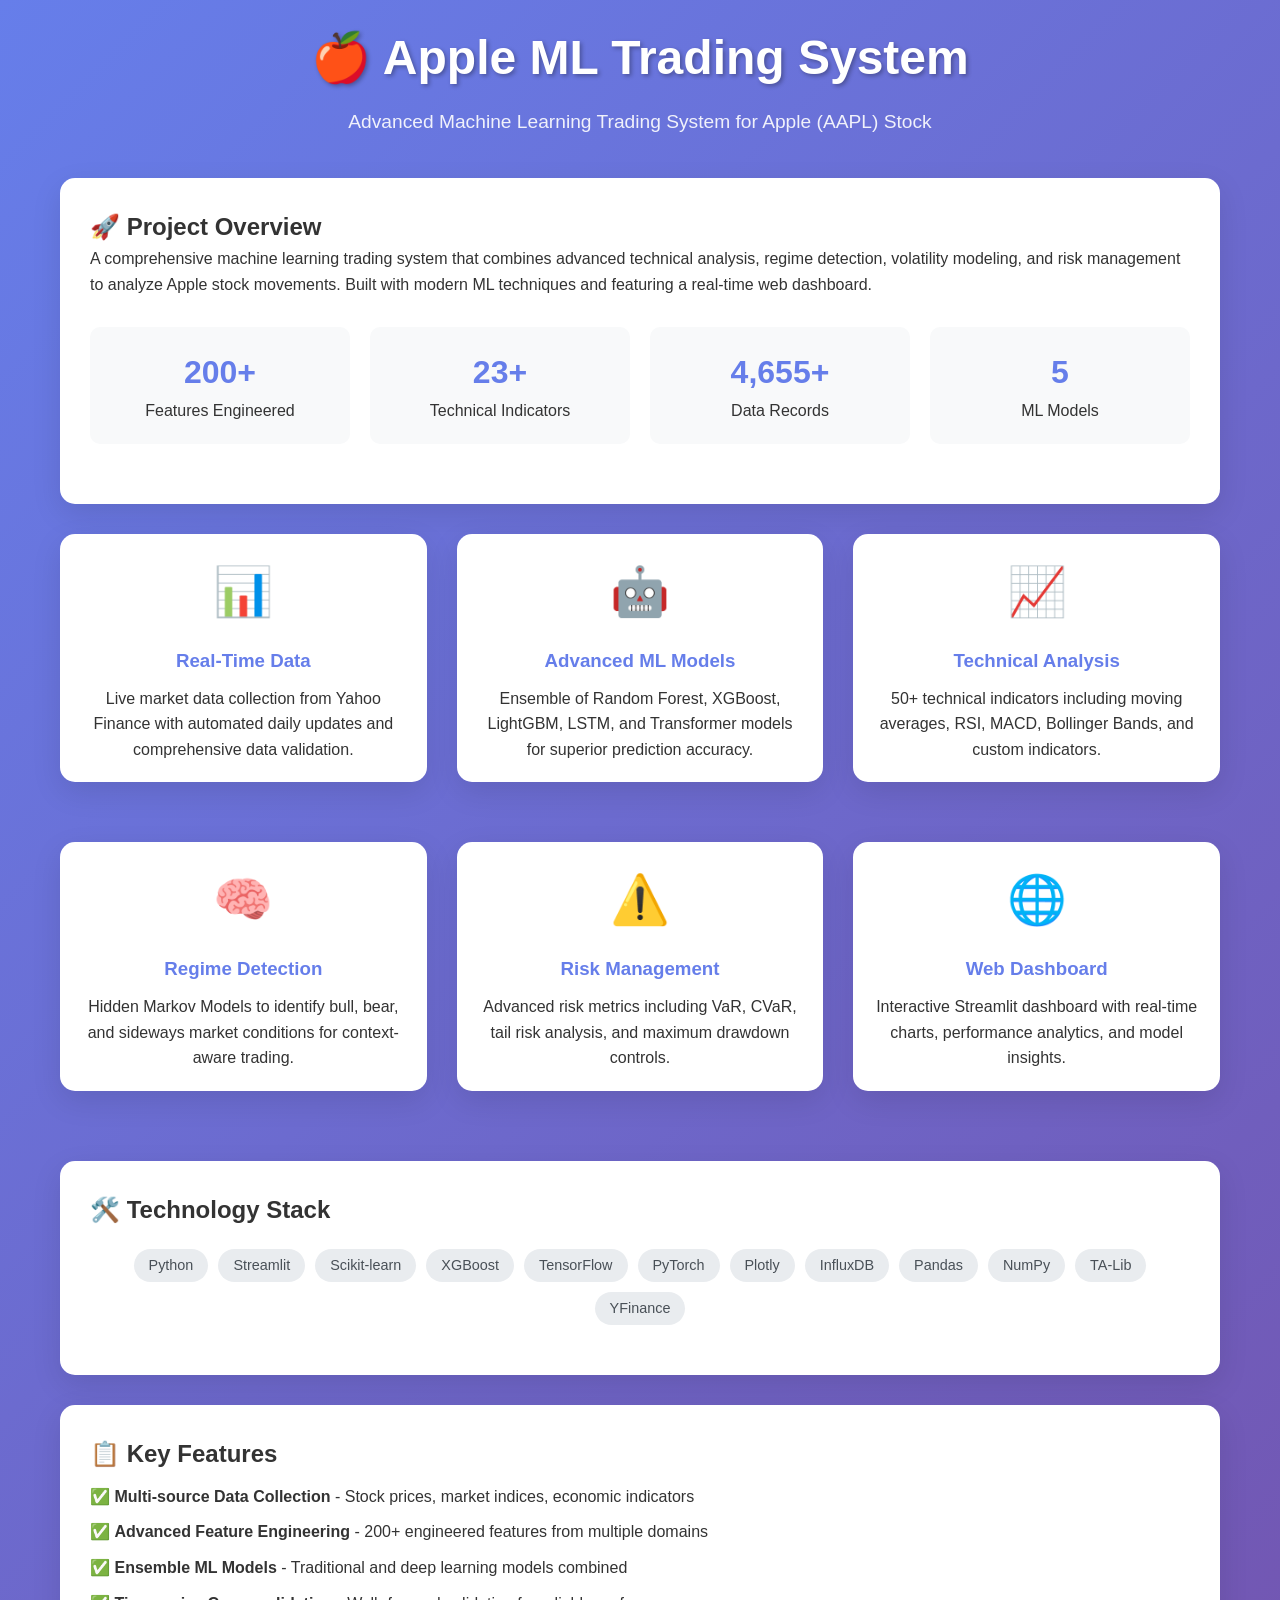
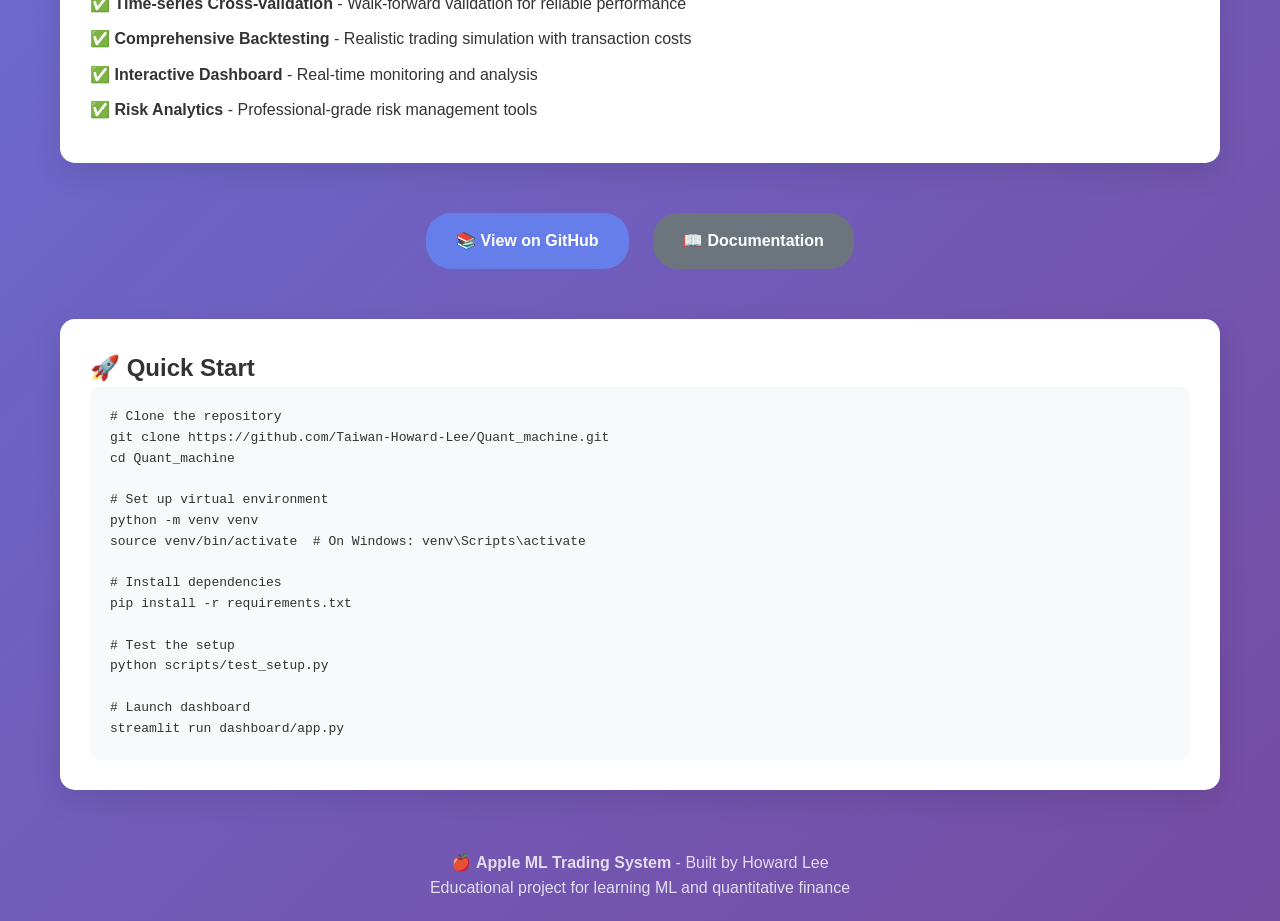
==== docs/index.html @ af8ac065 "🍎 Initial commit: Apple ML Trading System ✅ Complete project structure with 6 phases ✅ Real-time dat" ====
<!DOCTYPE html>
<html lang="en">
<head>
    <meta charset="UTF-8">
    <meta name="viewport" content="width=device-width, initial-scale=1.0">
    <title>🍎 Apple ML Trading System</title>
    <style>
        * {
            margin: 0;
            padding: 0;
            box-sizing: border-box;
        }
        
        body {
            font-family: -apple-system, BlinkMacSystemFont, 'Segoe UI', Roboto, sans-serif;
            line-height: 1.6;
            color: #333;
            background: linear-gradient(135deg, #667eea 0%, #764ba2 100%);
            min-height: 100vh;
        }
        
        .container {
            max-width: 1200px;
            margin: 0 auto;
            padding: 20px;
        }
        
        .header {
            text-align: center;
            color: white;
            margin-bottom: 40px;
        }
        
        .header h1 {
            font-size: 3rem;
            margin-bottom: 10px;
            text-shadow: 2px 2px 4px rgba(0,0,0,0.3);
        }
        
        .header p {
            font-size: 1.2rem;
            opacity: 0.9;
        }
        
        .card {
            background: white;
            border-radius: 15px;
            padding: 30px;
            margin-bottom: 30px;
            box-shadow: 0 10px 30px rgba(0,0,0,0.1);
            transition: transform 0.3s ease;
        }
        
        .card:hover {
            transform: translateY(-5px);
        }
        
        .features {
            display: grid;
            grid-template-columns: repeat(auto-fit, minmax(300px, 1fr));
            gap: 30px;
            margin-bottom: 40px;
        }
        
        .feature {
            text-align: center;
            padding: 20px;
        }
        
        .feature-icon {
            font-size: 3rem;
            margin-bottom: 15px;
        }
        
        .feature h3 {
            color: #667eea;
            margin-bottom: 10px;
        }
        
        .stats {
            display: grid;
            grid-template-columns: repeat(auto-fit, minmax(200px, 1fr));
            gap: 20px;
            margin: 30px 0;
        }
        
        .stat {
            text-align: center;
            padding: 20px;
            background: #f8f9fa;
            border-radius: 10px;
        }
        
        .stat-number {
            font-size: 2rem;
            font-weight: bold;
            color: #667eea;
        }
        
        .cta {
            text-align: center;
            margin: 40px 0;
        }
        
        .btn {
            display: inline-block;
            padding: 15px 30px;
            background: #667eea;
            color: white;
            text-decoration: none;
            border-radius: 25px;
            font-weight: bold;
            transition: background 0.3s ease;
            margin: 10px;
        }
        
        .btn:hover {
            background: #5a6fd8;
        }
        
        .btn-secondary {
            background: #6c757d;
        }
        
        .btn-secondary:hover {
            background: #5a6268;
        }
        
        .tech-stack {
            display: flex;
            flex-wrap: wrap;
            gap: 10px;
            justify-content: center;
            margin: 20px 0;
        }
        
        .tech-tag {
            background: #e9ecef;
            padding: 5px 15px;
            border-radius: 20px;
            font-size: 0.9rem;
            color: #495057;
        }
        
        .footer {
            text-align: center;
            color: white;
            margin-top: 60px;
            opacity: 0.8;
        }
        
        @media (max-width: 768px) {
            .header h1 {
                font-size: 2rem;
            }
            
            .container {
                padding: 10px;
            }
        }
    </style>
</head>
<body>
    <div class="container">
        <div class="header">
            <h1>🍎 Apple ML Trading System</h1>
            <p>Advanced Machine Learning Trading System for Apple (AAPL) Stock</p>
        </div>
        
        <div class="card">
            <h2>🚀 Project Overview</h2>
            <p>A comprehensive machine learning trading system that combines advanced technical analysis, regime detection, volatility modeling, and risk management to analyze Apple stock movements. Built with modern ML techniques and featuring a real-time web dashboard.</p>
            
            <div class="stats">
                <div class="stat">
                    <div class="stat-number">200+</div>
                    <div>Features Engineered</div>
                </div>
                <div class="stat">
                    <div class="stat-number">23+</div>
                    <div>Technical Indicators</div>
                </div>
                <div class="stat">
                    <div class="stat-number">4,655+</div>
                    <div>Data Records</div>
                </div>
                <div class="stat">
                    <div class="stat-number">5</div>
                    <div>ML Models</div>
                </div>
            </div>
        </div>
        
        <div class="features">
            <div class="card feature">
                <div class="feature-icon">📊</div>
                <h3>Real-Time Data</h3>
                <p>Live market data collection from Yahoo Finance with automated daily updates and comprehensive data validation.</p>
            </div>
            
            <div class="card feature">
                <div class="feature-icon">🤖</div>
                <h3>Advanced ML Models</h3>
                <p>Ensemble of Random Forest, XGBoost, LightGBM, LSTM, and Transformer models for superior prediction accuracy.</p>
            </div>
            
            <div class="card feature">
                <div class="feature-icon">📈</div>
                <h3>Technical Analysis</h3>
                <p>50+ technical indicators including moving averages, RSI, MACD, Bollinger Bands, and custom indicators.</p>
            </div>
            
            <div class="card feature">
                <div class="feature-icon">🧠</div>
                <h3>Regime Detection</h3>
                <p>Hidden Markov Models to identify bull, bear, and sideways market conditions for context-aware trading.</p>
            </div>
            
            <div class="card feature">
                <div class="feature-icon">⚠️</div>
                <h3>Risk Management</h3>
                <p>Advanced risk metrics including VaR, CVaR, tail risk analysis, and maximum drawdown controls.</p>
            </div>
            
            <div class="card feature">
                <div class="feature-icon">🌐</div>
                <h3>Web Dashboard</h3>
                <p>Interactive Streamlit dashboard with real-time charts, performance analytics, and model insights.</p>
            </div>
        </div>
        
        <div class="card">
            <h2>🛠️ Technology Stack</h2>
            <div class="tech-stack">
                <span class="tech-tag">Python</span>
                <span class="tech-tag">Streamlit</span>
                <span class="tech-tag">Scikit-learn</span>
                <span class="tech-tag">XGBoost</span>
                <span class="tech-tag">TensorFlow</span>
                <span class="tech-tag">PyTorch</span>
                <span class="tech-tag">Plotly</span>
                <span class="tech-tag">InfluxDB</span>
                <span class="tech-tag">Pandas</span>
                <span class="tech-tag">NumPy</span>
                <span class="tech-tag">TA-Lib</span>
                <span class="tech-tag">YFinance</span>
            </div>
        </div>
        
        <div class="card">
            <h2>📋 Key Features</h2>
            <ul style="list-style: none; padding: 0;">
                <li style="margin: 10px 0;">✅ <strong>Multi-source Data Collection</strong> - Stock prices, market indices, economic indicators</li>
                <li style="margin: 10px 0;">✅ <strong>Advanced Feature Engineering</strong> - 200+ engineered features from multiple domains</li>
                <li style="margin: 10px 0;">✅ <strong>Ensemble ML Models</strong> - Traditional and deep learning models combined</li>
                <li style="margin: 10px 0;">✅ <strong>Time-series Cross-validation</strong> - Walk-forward validation for reliable performance</li>
                <li style="margin: 10px 0;">✅ <strong>Comprehensive Backtesting</strong> - Realistic trading simulation with transaction costs</li>
                <li style="margin: 10px 0;">✅ <strong>Interactive Dashboard</strong> - Real-time monitoring and analysis</li>
                <li style="margin: 10px 0;">✅ <strong>Risk Analytics</strong> - Professional-grade risk management tools</li>
            </ul>
        </div>
        
        <div class="cta">
            <a href="https://github.com/Taiwan-Howard-Lee/Quant_machine" class="btn">📚 View on GitHub</a>
            <a href="https://github.com/Taiwan-Howard-Lee/Quant_machine/blob/main/README.md" class="btn btn-secondary">📖 Documentation</a>
        </div>
        
        <div class="card">
            <h2>🚀 Quick Start</h2>
            <pre style="background: #f8f9fa; padding: 20px; border-radius: 10px; overflow-x: auto;"><code># Clone the repository
git clone https://github.com/Taiwan-Howard-Lee/Quant_machine.git
cd Quant_machine

# Set up virtual environment
python -m venv venv
source venv/bin/activate  # On Windows: venv\Scripts\activate

# Install dependencies
pip install -r requirements.txt

# Test the setup
python scripts/test_setup.py

# Launch dashboard
streamlit run dashboard/app.py</code></pre>
        </div>
        
        <div class="footer">
            <p>🍎 <strong>Apple ML Trading System</strong> - Built by Howard Lee</p>
            <p>Educational project for learning ML and quantitative finance</p>
        </div>
    </div>
</body>
</html>
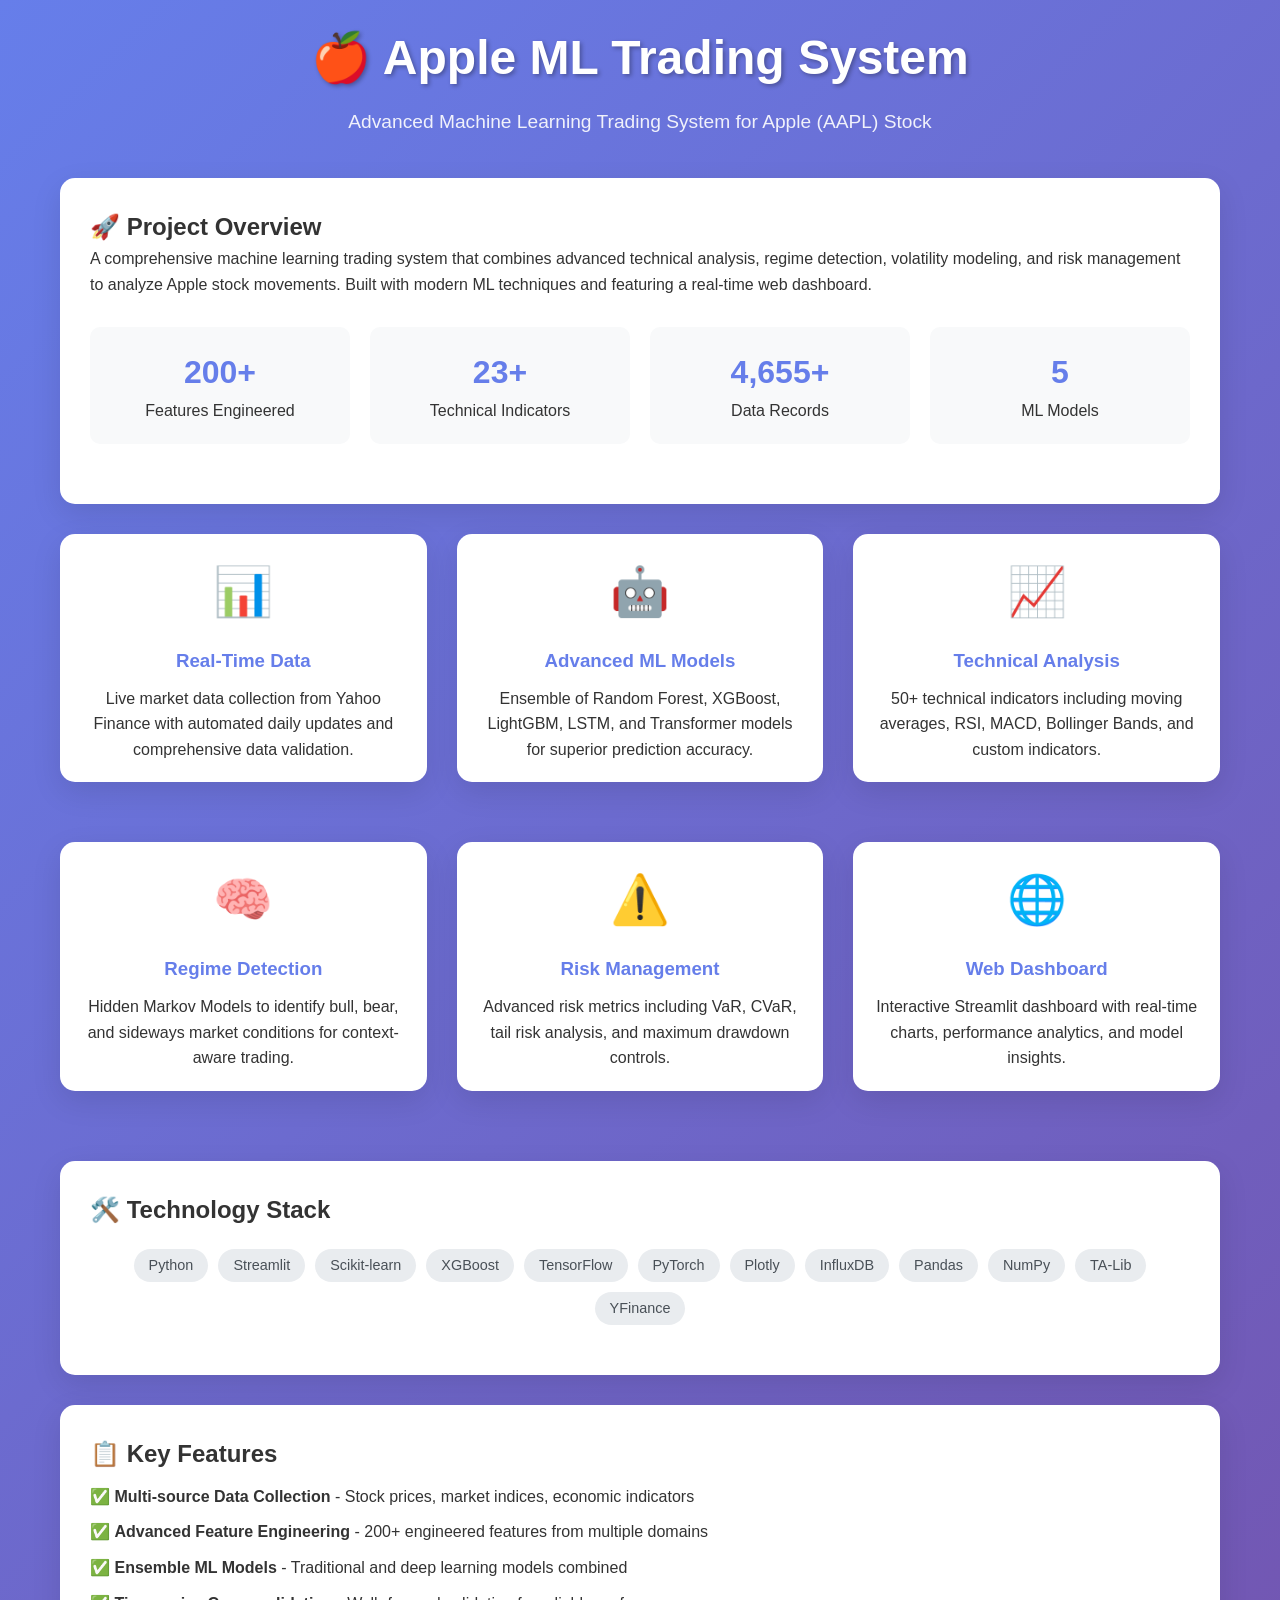
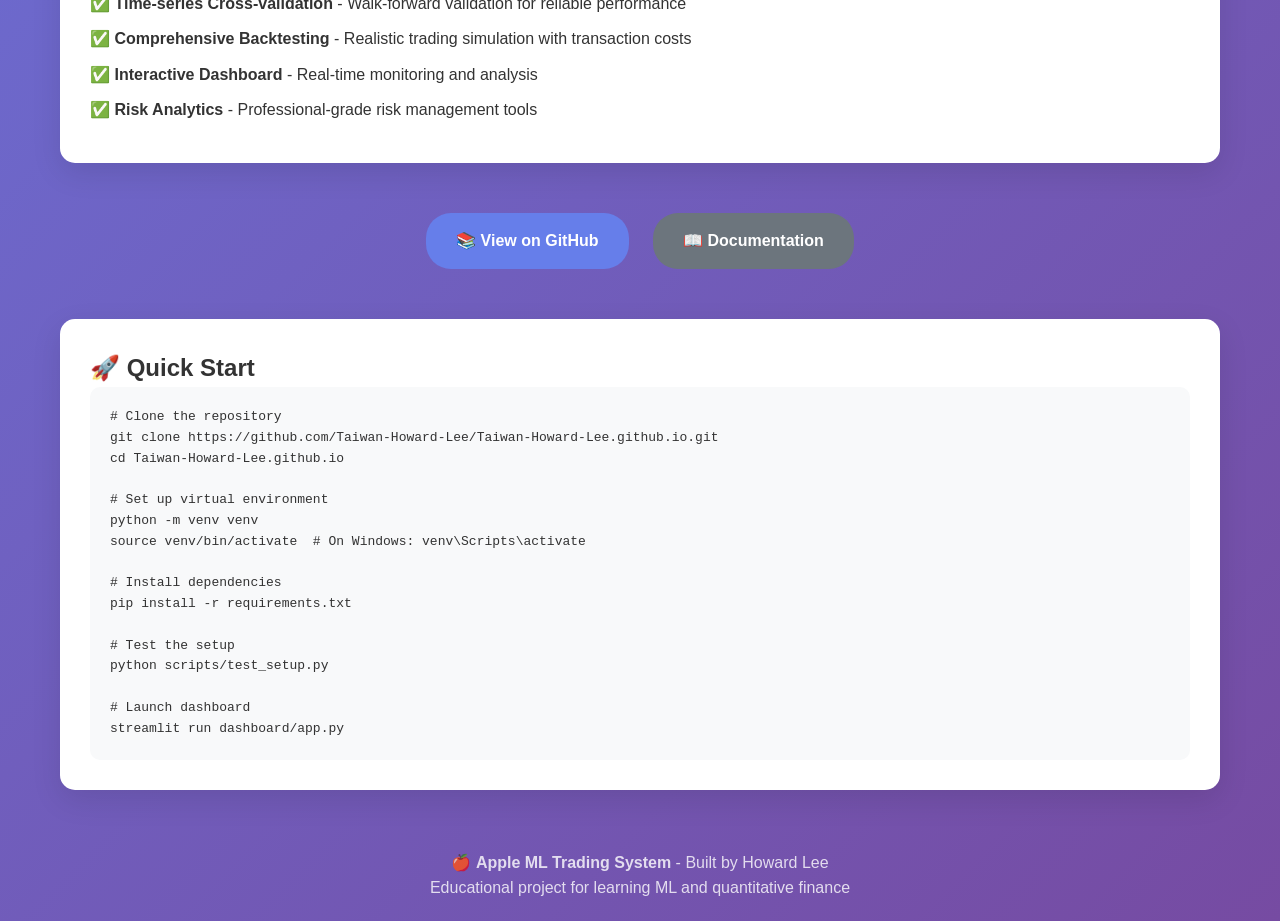
==== commit b0d893d2: "🌐 Update GitHub Pages links to correct repository" ====
--- a/docs/index.html
+++ b/docs/index.html
@@ -261,15 +261,15 @@
         </div>
         
         <div class="cta">
-            <a href="https://github.com/Taiwan-Howard-Lee/Quant_machine" class="btn">📚 View on GitHub</a>
-            <a href="https://github.com/Taiwan-Howard-Lee/Quant_machine/blob/main/README.md" class="btn btn-secondary">📖 Documentation</a>
+            <a href="https://github.com/Taiwan-Howard-Lee/Taiwan-Howard-Lee.github.io" class="btn">📚 View on GitHub</a>
+            <a href="https://github.com/Taiwan-Howard-Lee/Taiwan-Howard-Lee.github.io/blob/main/README.md" class="btn btn-secondary">📖 Documentation</a>
         </div>
         
         <div class="card">
             <h2>🚀 Quick Start</h2>
             <pre style="background: #f8f9fa; padding: 20px; border-radius: 10px; overflow-x: auto;"><code># Clone the repository
-git clone https://github.com/Taiwan-Howard-Lee/Quant_machine.git
-cd Quant_machine
+git clone https://github.com/Taiwan-Howard-Lee/Taiwan-Howard-Lee.github.io.git
+cd Taiwan-Howard-Lee.github.io
 
 # Set up virtual environment
 python -m venv venv
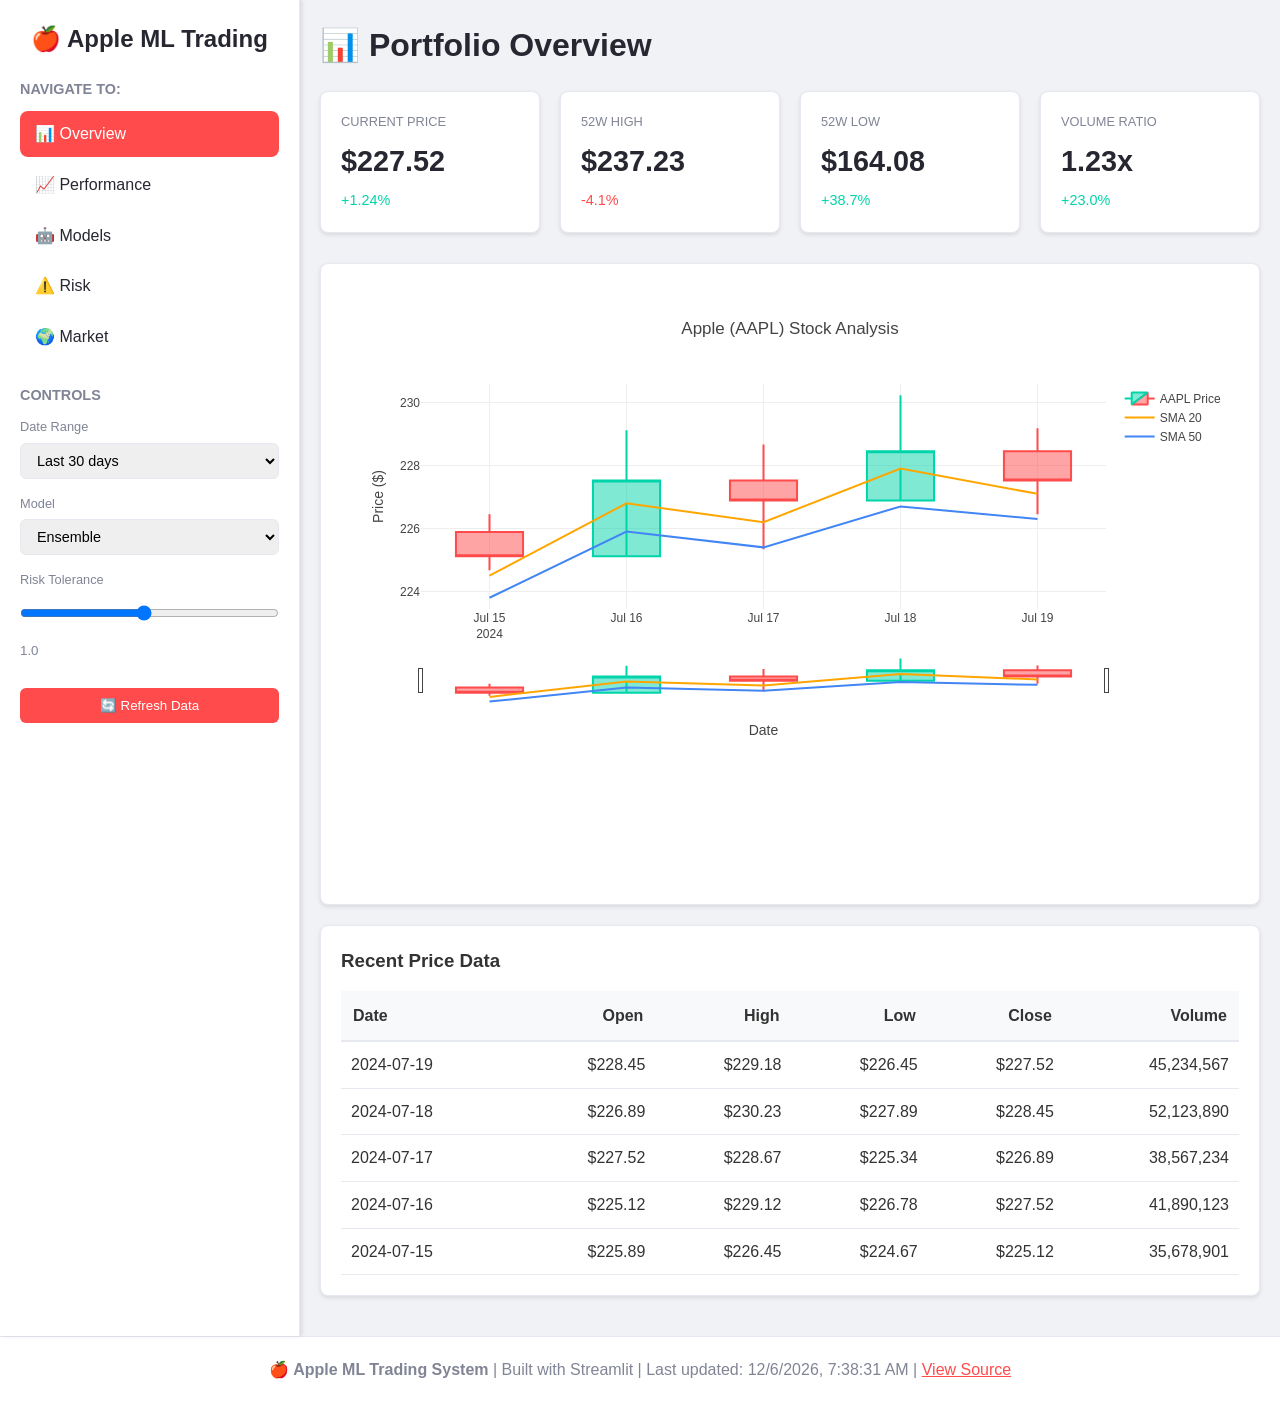
==== commit 8c66e9ab: "🌐 Convert to interactive dashboard interface ✅ Replicated Streamlit dashboard structure in HTML ✅ In" ====
--- a/docs/index.html
+++ b/docs/index.html
@@ -3,56 +3,157 @@
 <head>
     <meta charset="UTF-8">
     <meta name="viewport" content="width=device-width, initial-scale=1.0">
-    <title>🍎 Apple ML Trading System</title>
+    <title>🍎 Apple ML Trading Dashboard - Live Demo</title>
+    <script src="https://cdn.plot.ly/plotly-latest.min.js"></script>
     <style>
         * {
             margin: 0;
             padding: 0;
             box-sizing: border-box;
         }
-        
+
         body {
             font-family: -apple-system, BlinkMacSystemFont, 'Segoe UI', Roboto, sans-serif;
             line-height: 1.6;
             color: #333;
-            background: linear-gradient(135deg, #667eea 0%, #764ba2 100%);
+            background: #f0f2f6;
             min-height: 100vh;
         }
-        
-        .container {
-            max-width: 1200px;
-            margin: 0 auto;
+
+        /* Dashboard Layout */
+        .dashboard-container {
+            display: flex;
+            min-height: 100vh;
+        }
+
+        .sidebar {
+            width: 300px;
+            background: white;
+            border-right: 1px solid #e6e9ef;
             padding: 20px;
-        }
-        
-        .header {
+            box-shadow: 2px 0 4px rgba(0,0,0,0.1);
+        }
+
+        .main-content {
+            flex: 1;
+            padding: 20px;
+            overflow-y: auto;
+        }
+        
+        /* Sidebar Styles */
+        .sidebar-title {
+            font-size: 1.5rem;
+            font-weight: bold;
+            color: #262730;
+            margin-bottom: 20px;
             text-align: center;
+        }
+
+        .sidebar-section {
+            margin-bottom: 25px;
+        }
+
+        .sidebar-section h3 {
+            font-size: 0.9rem;
+            color: #808495;
+            text-transform: uppercase;
+            margin-bottom: 10px;
+            font-weight: 600;
+        }
+
+        .nav-item {
+            padding: 10px 15px;
+            margin: 5px 0;
+            border-radius: 8px;
+            cursor: pointer;
+            transition: all 0.2s ease;
+            color: #262730;
+        }
+
+        .nav-item:hover {
+            background: #f0f2f6;
+        }
+
+        .nav-item.active {
+            background: #ff4b4b;
             color: white;
-            margin-bottom: 40px;
-        }
-        
-        .header h1 {
-            font-size: 3rem;
-            margin-bottom: 10px;
-            text-shadow: 2px 2px 4px rgba(0,0,0,0.3);
-        }
-        
-        .header p {
-            font-size: 1.2rem;
-            opacity: 0.9;
-        }
-        
-        .card {
+        }
+
+        .control-group {
+            margin-bottom: 15px;
+        }
+
+        .control-label {
+            font-size: 0.8rem;
+            color: #808495;
+            margin-bottom: 5px;
+            display: block;
+        }
+
+        .control-input {
+            width: 100%;
+            padding: 8px 12px;
+            border: 1px solid #e6e9ef;
+            border-radius: 6px;
+            font-size: 0.9rem;
+        }
+        
+        /* Main Content Styles */
+        .page-title {
+            font-size: 2rem;
+            color: #262730;
+            margin-bottom: 20px;
+            font-weight: 600;
+        }
+
+        .metrics-row {
+            display: grid;
+            grid-template-columns: repeat(auto-fit, minmax(200px, 1fr));
+            gap: 20px;
+            margin-bottom: 30px;
+        }
+
+        .metric-card {
             background: white;
-            border-radius: 15px;
-            padding: 30px;
-            margin-bottom: 30px;
-            box-shadow: 0 10px 30px rgba(0,0,0,0.1);
-            transition: transform 0.3s ease;
-        }
-        
-        .card:hover {
-            transform: translateY(-5px);
+            border-radius: 8px;
+            padding: 20px;
+            box-shadow: 0 2px 4px rgba(0,0,0,0.1);
+            border: 1px solid #e6e9ef;
+        }
+
+        .metric-label {
+            font-size: 0.8rem;
+            color: #808495;
+            text-transform: uppercase;
+            margin-bottom: 5px;
+        }
+
+        .metric-value {
+            font-size: 1.8rem;
+            font-weight: bold;
+            color: #262730;
+        }
+
+        .metric-delta {
+            font-size: 0.9rem;
+            margin-top: 5px;
+        }
+
+        .metric-delta.positive {
+            color: #00d4aa;
+        }
+
+        .metric-delta.negative {
+            color: #ff4b4b;
+        }
+
+        .chart-container {
+            background: white;
+            border-radius: 8px;
+            padding: 20px;
+            margin-bottom: 20px;
+            box-shadow: 0 2px 4px rgba(0,0,0,0.1);
+            border: 1px solid #e6e9ef;
         }
         
         .features {
@@ -161,134 +262,261 @@
     </style>
 </head>
 <body>
-    <div class="container">
-        <div class="header">
-            <h1>🍎 Apple ML Trading System</h1>
-            <p>Advanced Machine Learning Trading System for Apple (AAPL) Stock</p>
+    <div class="dashboard-container">
+        <!-- Sidebar -->
+        <div class="sidebar">
+            <div class="sidebar-title">🍎 Apple ML Trading</div>
+
+            <div class="sidebar-section">
+                <h3>Navigate to:</h3>
+                <div class="nav-item active" onclick="showPage('overview')">📊 Overview</div>
+                <div class="nav-item" onclick="showPage('performance')">📈 Performance</div>
+                <div class="nav-item" onclick="showPage('models')">🤖 Models</div>
+                <div class="nav-item" onclick="showPage('risk')">⚠️ Risk</div>
+                <div class="nav-item" onclick="showPage('market')">🌍 Market</div>
+            </div>
+
+            <div class="sidebar-section">
+                <h3>Controls</h3>
+                <div class="control-group">
+                    <label class="control-label">Date Range</label>
+                    <select class="control-input">
+                        <option>Last 30 days</option>
+                        <option>Last 90 days</option>
+                        <option>Last 1 year</option>
+                        <option>Last 5 years</option>
+                    </select>
+                </div>
+
+                <div class="control-group">
+                    <label class="control-label">Model</label>
+                    <select class="control-input">
+                        <option>Ensemble</option>
+                        <option>XGBoost</option>
+                        <option>Random Forest</option>
+                        <option>LSTM</option>
+                        <option>Transformer</option>
+                    </select>
+                </div>
+
+                <div class="control-group">
+                    <label class="control-label">Risk Tolerance</label>
+                    <input type="range" class="control-input" min="0.1" max="2.0" step="0.1" value="1.0">
+                    <small style="color: #808495;">1.0</small>
+                </div>
+
+                <button style="width: 100%; padding: 10px; background: #ff4b4b; color: white; border: none; border-radius: 6px; cursor: pointer; margin-top: 10px;">
+                    🔄 Refresh Data
+                </button>
+            </div>
         </div>
-        
-        <div class="card">
-            <h2>🚀 Project Overview</h2>
-            <p>A comprehensive machine learning trading system that combines advanced technical analysis, regime detection, volatility modeling, and risk management to analyze Apple stock movements. Built with modern ML techniques and featuring a real-time web dashboard.</p>
-            
-            <div class="stats">
-                <div class="stat">
-                    <div class="stat-number">200+</div>
-                    <div>Features Engineered</div>
-                </div>
-                <div class="stat">
-                    <div class="stat-number">23+</div>
-                    <div>Technical Indicators</div>
-                </div>
-                <div class="stat">
-                    <div class="stat-number">4,655+</div>
-                    <div>Data Records</div>
-                </div>
-                <div class="stat">
-                    <div class="stat-number">5</div>
-                    <div>ML Models</div>
-                </div>
-            </div>
-        </div>
-        
-        <div class="features">
-            <div class="card feature">
-                <div class="feature-icon">📊</div>
-                <h3>Real-Time Data</h3>
-                <p>Live market data collection from Yahoo Finance with automated daily updates and comprehensive data validation.</p>
-            </div>
-            
-            <div class="card feature">
-                <div class="feature-icon">🤖</div>
-                <h3>Advanced ML Models</h3>
-                <p>Ensemble of Random Forest, XGBoost, LightGBM, LSTM, and Transformer models for superior prediction accuracy.</p>
-            </div>
-            
-            <div class="card feature">
-                <div class="feature-icon">📈</div>
-                <h3>Technical Analysis</h3>
-                <p>50+ technical indicators including moving averages, RSI, MACD, Bollinger Bands, and custom indicators.</p>
-            </div>
-            
-            <div class="card feature">
-                <div class="feature-icon">🧠</div>
-                <h3>Regime Detection</h3>
-                <p>Hidden Markov Models to identify bull, bear, and sideways market conditions for context-aware trading.</p>
-            </div>
-            
-            <div class="card feature">
-                <div class="feature-icon">⚠️</div>
-                <h3>Risk Management</h3>
-                <p>Advanced risk metrics including VaR, CVaR, tail risk analysis, and maximum drawdown controls.</p>
-            </div>
-            
-            <div class="card feature">
-                <div class="feature-icon">🌐</div>
-                <h3>Web Dashboard</h3>
-                <p>Interactive Streamlit dashboard with real-time charts, performance analytics, and model insights.</p>
-            </div>
-        </div>
-        
-        <div class="card">
-            <h2>🛠️ Technology Stack</h2>
-            <div class="tech-stack">
-                <span class="tech-tag">Python</span>
-                <span class="tech-tag">Streamlit</span>
-                <span class="tech-tag">Scikit-learn</span>
-                <span class="tech-tag">XGBoost</span>
-                <span class="tech-tag">TensorFlow</span>
-                <span class="tech-tag">PyTorch</span>
-                <span class="tech-tag">Plotly</span>
-                <span class="tech-tag">InfluxDB</span>
-                <span class="tech-tag">Pandas</span>
-                <span class="tech-tag">NumPy</span>
-                <span class="tech-tag">TA-Lib</span>
-                <span class="tech-tag">YFinance</span>
-            </div>
-        </div>
-        
-        <div class="card">
-            <h2>📋 Key Features</h2>
-            <ul style="list-style: none; padding: 0;">
-                <li style="margin: 10px 0;">✅ <strong>Multi-source Data Collection</strong> - Stock prices, market indices, economic indicators</li>
-                <li style="margin: 10px 0;">✅ <strong>Advanced Feature Engineering</strong> - 200+ engineered features from multiple domains</li>
-                <li style="margin: 10px 0;">✅ <strong>Ensemble ML Models</strong> - Traditional and deep learning models combined</li>
-                <li style="margin: 10px 0;">✅ <strong>Time-series Cross-validation</strong> - Walk-forward validation for reliable performance</li>
-                <li style="margin: 10px 0;">✅ <strong>Comprehensive Backtesting</strong> - Realistic trading simulation with transaction costs</li>
-                <li style="margin: 10px 0;">✅ <strong>Interactive Dashboard</strong> - Real-time monitoring and analysis</li>
-                <li style="margin: 10px 0;">✅ <strong>Risk Analytics</strong> - Professional-grade risk management tools</li>
-            </ul>
-        </div>
-        
-        <div class="cta">
-            <a href="https://github.com/Taiwan-Howard-Lee/Taiwan-Howard-Lee.github.io" class="btn">📚 View on GitHub</a>
-            <a href="https://github.com/Taiwan-Howard-Lee/Taiwan-Howard-Lee.github.io/blob/main/README.md" class="btn btn-secondary">📖 Documentation</a>
-        </div>
-        
-        <div class="card">
-            <h2>🚀 Quick Start</h2>
-            <pre style="background: #f8f9fa; padding: 20px; border-radius: 10px; overflow-x: auto;"><code># Clone the repository
-git clone https://github.com/Taiwan-Howard-Lee/Taiwan-Howard-Lee.github.io.git
-cd Taiwan-Howard-Lee.github.io
-
-# Set up virtual environment
-python -m venv venv
-source venv/bin/activate  # On Windows: venv\Scripts\activate
-
-# Install dependencies
-pip install -r requirements.txt
-
-# Test the setup
-python scripts/test_setup.py
-
-# Launch dashboard
-streamlit run dashboard/app.py</code></pre>
-        </div>
-        
-        <div class="footer">
-            <p>🍎 <strong>Apple ML Trading System</strong> - Built by Howard Lee</p>
-            <p>Educational project for learning ML and quantitative finance</p>
+
+        <!-- Main Content -->
+        <div class="main-content">
+            <div id="overview-page" class="page-content">
+                <h1 class="page-title">📊 Portfolio Overview</h1>
+
+                <!-- Metrics Cards -->
+                <div class="metrics-row">
+                    <div class="metric-card">
+                        <div class="metric-label">Current Price</div>
+                        <div class="metric-value">$227.52</div>
+                        <div class="metric-delta positive">+1.24%</div>
+                    </div>
+                    <div class="metric-card">
+                        <div class="metric-label">52W High</div>
+                        <div class="metric-value">$237.23</div>
+                        <div class="metric-delta negative">-4.1%</div>
+                    </div>
+                    <div class="metric-card">
+                        <div class="metric-label">52W Low</div>
+                        <div class="metric-value">$164.08</div>
+                        <div class="metric-delta positive">+38.7%</div>
+                    </div>
+                    <div class="metric-card">
+                        <div class="metric-label">Volume Ratio</div>
+                        <div class="metric-value">1.23x</div>
+                        <div class="metric-delta positive">+23.0%</div>
+                    </div>
+                </div>
+
+                <!-- Main Chart -->
+                <div class="chart-container">
+                    <div id="main-chart" style="height: 600px;"></div>
+                </div>
+
+                <!-- Recent Data Table -->
+                <div class="chart-container">
+                    <h3 style="margin-bottom: 15px;">Recent Price Data</h3>
+                    <div id="data-table"></div>
+                </div>
+            </div>
+
+            <!-- Other Pages (Hidden by default) -->
+            <div id="performance-page" class="page-content" style="display: none;">
+                <h1 class="page-title">📈 Performance Analytics</h1>
+                <div class="chart-container">
+                    <p style="color: #808495; text-align: center; padding: 40px;">
+                        📊 Performance analytics will be implemented when backtesting system is ready.<br>
+                        <small>Features: Total Return, Sharpe Ratio, Maximum Drawdown, Win Rate</small>
+                    </p>
+                </div>
+            </div>
+
+            <div id="models-page" class="page-content" style="display: none;">
+                <h1 class="page-title">🤖 Model Insights</h1>
+                <div class="chart-container">
+                    <p style="color: #808495; text-align: center; padding: 40px;">
+                        🤖 Model insights will be available when ML models are trained.<br>
+                        <small>Features: Model accuracy tracking, Feature importance, Prediction confidence</small>
+                    </p>
+                </div>
+            </div>
+
+            <div id="risk-page" class="page-content" style="display: none;">
+                <h1 class="page-title">⚠️ Risk Analysis</h1>
+                <div class="chart-container">
+                    <p style="color: #808495; text-align: center; padding: 40px;">
+                        ⚠️ Risk analysis will be implemented with the risk management system.<br>
+                        <small>Features: VaR and CVaR calculations, Tail risk analysis, Drawdown analysis</small>
+                    </p>
+                </div>
+            </div>
+
+            <div id="market-page" class="page-content" style="display: none;">
+                <h1 class="page-title">🌍 Market Context</h1>
+                <div class="chart-container">
+                    <p style="color: #808495; text-align: center; padding: 40px;">
+                        🌍 Market context analysis will be available when regime detection is implemented.<br>
+                        <small>Features: Current market state, Volatility clustering, Economic indicators</small>
+                    </p>
+                </div>
+            </div>
         </div>
     </div>
+
+    <!-- Footer -->
+    <div style="text-align: center; padding: 20px; color: #808495; background: white; border-top: 1px solid #e6e9ef;">
+        🍎 <strong>Apple ML Trading System</strong> | Built with Streamlit |
+        Last updated: <span id="last-updated"></span> |
+        <a href="https://github.com/Taiwan-Howard-Lee/Taiwan-Howard-Lee.github.io" style="color: #ff4b4b;">View Source</a>
+    </div>
+
+    <script>
+        // Page navigation
+        function showPage(pageId) {
+            // Hide all pages
+            const pages = document.querySelectorAll('.page-content');
+            pages.forEach(page => page.style.display = 'none');
+
+            // Show selected page
+            document.getElementById(pageId + '-page').style.display = 'block';
+
+            // Update navigation
+            const navItems = document.querySelectorAll('.nav-item');
+            navItems.forEach(item => item.classList.remove('active'));
+            event.target.classList.add('active');
+        }
+
+        // Initialize dashboard
+        function initDashboard() {
+            // Set last updated time
+            document.getElementById('last-updated').textContent = new Date().toLocaleString();
+
+            // Create sample AAPL chart
+            createMainChart();
+
+            // Create data table
+            createDataTable();
+        }
+
+        // Create main price chart (sample data)
+        function createMainChart() {
+            const trace1 = {
+                x: ['2024-07-15', '2024-07-16', '2024-07-17', '2024-07-18', '2024-07-19'],
+                close: [225.12, 227.52, 226.89, 228.45, 227.52],
+                high: [226.45, 229.12, 228.67, 230.23, 229.18],
+                low: [224.67, 226.78, 225.34, 227.89, 226.45],
+                open: [225.89, 225.12, 227.52, 226.89, 228.45],
+                type: 'candlestick',
+                name: 'AAPL Price',
+                increasing: {line: {color: '#00d4aa'}},
+                decreasing: {line: {color: '#ff4b4b'}}
+            };
+
+            const trace2 = {
+                x: ['2024-07-15', '2024-07-16', '2024-07-17', '2024-07-18', '2024-07-19'],
+                y: [224.5, 226.8, 226.2, 227.9, 227.1],
+                type: 'scatter',
+                mode: 'lines',
+                name: 'SMA 20',
+                line: {color: '#ffa500', width: 2}
+            };
+
+            const trace3 = {
+                x: ['2024-07-15', '2024-07-16', '2024-07-17', '2024-07-18', '2024-07-19'],
+                y: [223.8, 225.9, 225.4, 226.7, 226.3],
+                type: 'scatter',
+                mode: 'lines',
+                name: 'SMA 50',
+                line: {color: '#4285f4', width: 2}
+            };
+
+            const layout = {
+                title: 'Apple (AAPL) Stock Analysis',
+                xaxis: {title: 'Date'},
+                yaxis: {title: 'Price ($)'},
+                showlegend: true,
+                height: 500
+            };
+
+            Plotly.newPlot('main-chart', [trace1, trace2, trace3], layout);
+        }
+
+        // Create data table
+        function createDataTable() {
+            const tableData = [
+                ['2024-07-19', '228.45', '229.18', '226.45', '227.52', '45,234,567'],
+                ['2024-07-18', '226.89', '230.23', '227.89', '228.45', '52,123,890'],
+                ['2024-07-17', '227.52', '228.67', '225.34', '226.89', '38,567,234'],
+                ['2024-07-16', '225.12', '229.12', '226.78', '227.52', '41,890,123'],
+                ['2024-07-15', '225.89', '226.45', '224.67', '225.12', '35,678,901']
+            ];
+
+            let tableHTML = `
+                <table style="width: 100%; border-collapse: collapse;">
+                    <thead>
+                        <tr style="background: #f8f9fa; border-bottom: 2px solid #e6e9ef;">
+                            <th style="padding: 12px; text-align: left;">Date</th>
+                            <th style="padding: 12px; text-align: right;">Open</th>
+                            <th style="padding: 12px; text-align: right;">High</th>
+                            <th style="padding: 12px; text-align: right;">Low</th>
+                            <th style="padding: 12px; text-align: right;">Close</th>
+                            <th style="padding: 12px; text-align: right;">Volume</th>
+                        </tr>
+                    </thead>
+                    <tbody>
+            `;
+
+            tableData.forEach(row => {
+                tableHTML += `
+                    <tr style="border-bottom: 1px solid #e6e9ef;">
+                        <td style="padding: 10px;">${row[0]}</td>
+                        <td style="padding: 10px; text-align: right;">$${row[1]}</td>
+                        <td style="padding: 10px; text-align: right;">$${row[2]}</td>
+                        <td style="padding: 10px; text-align: right;">$${row[3]}</td>
+                        <td style="padding: 10px; text-align: right;">$${row[4]}</td>
+                        <td style="padding: 10px; text-align: right;">${row[5]}</td>
+                    </tr>
+                `;
+            });
+
+            tableHTML += '</tbody></table>';
+            document.getElementById('data-table').innerHTML = tableHTML;
+        }
+
+        // Initialize when page loads
+        document.addEventListener('DOMContentLoaded', initDashboard);
+    </script>
 </body>
 </html>
